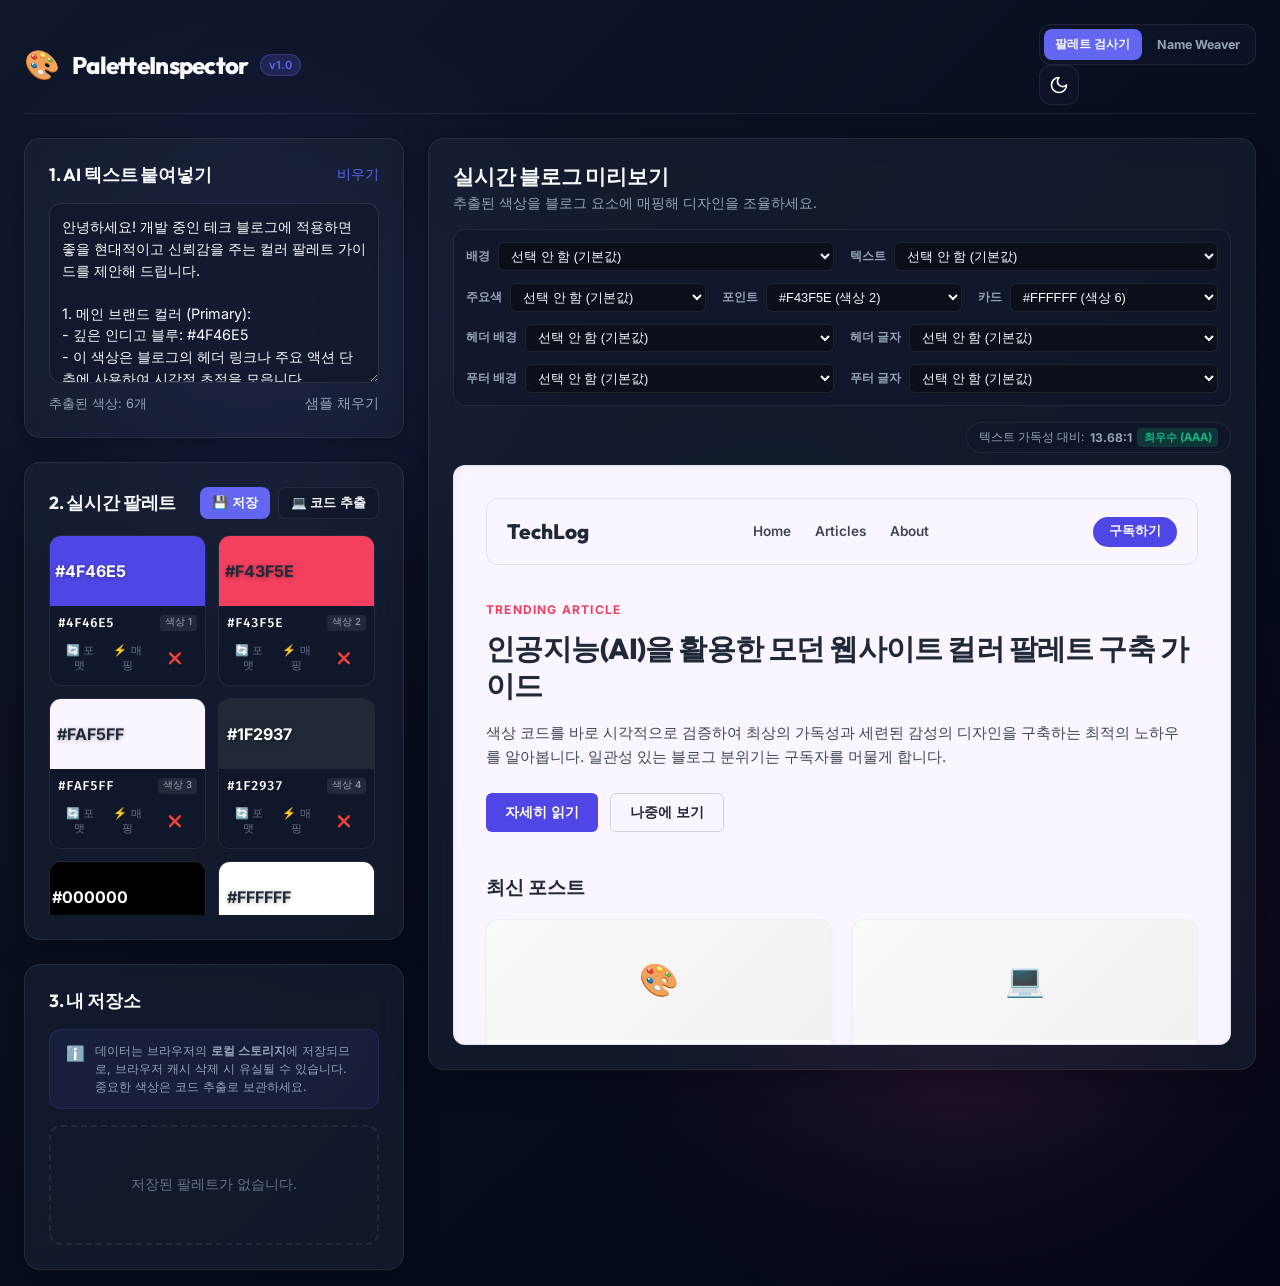
==== index.html @ 435b8a4c "feat: merge palette inspector and name weaver" ====
<!DOCTYPE html>
<html lang="ko">

<head>
  <meta charset="UTF-8">
  <meta name="viewport" content="width=device-width, initial-scale=1.0">
  <title>Palette Inspector - AI 컬러 팔레트 시각화 및 프리뷰 도구</title>
  <meta name="description" content="AI가 추천해준 색상 코드를 텍스트 상태로 바로 붙여넣어 실시간으로 블로그 UI 디자인에 시각화해보고 관리하는 프리미엄 컬러 팔레트 툴입니다.">
  <!-- Google Fonts -->
  <link rel="preconnect" href="https://fonts.googleapis.com">
  <link rel="preconnect" href="https://fonts.gstatic.com" crossorigin>
  <link
    href="https://fonts.googleapis.com/css2?family=Inter:wght@300;400;500;600;700&family=Outfit:wght@400;600;700;800&family=Fira+Code:wght@400;500&display=swap"
    rel="stylesheet">
  <!-- Stylesheet -->
  <link rel="stylesheet" href="style.css">
</head>

<body class="dark-theme">
  <!-- 배경 애니메이션 효과용 데코레이션 블롭 -->
  <div class="blob blob-1"></div>
  <div class="blob blob-2"></div>
  <div class="blob blob-3"></div>

  <div class="app-layout">
    <!-- Header -->
    <header class="app-header">
      <div class="logo-area">
        <span class="logo-icon">🎨</span>
        <h1>PaletteInspector</h1>
        <span class="badge">v1.0</span>
      </div>
      <div class="header-actions">
        <div class="tool-switcher" role="tablist" aria-label="도구 선택">
          <button class="tool-tab active" id="palette-tool-btn" type="button" role="tab" aria-selected="true">팔레트 검사기</button>
          <button class="tool-tab" id="name-tool-btn" type="button" role="tab" aria-selected="false">Name Weaver</button>
        </div>
        <button id="theme-toggle-btn" class="icon-btn" title="테마 변경 (다크/라이트)">
          <svg class="sun-icon" xmlns="http://www.w3.org/2000/svg" width="20" height="20" viewBox="0 0 24 24"
            fill="none" stroke="currentColor" stroke-width="2" stroke-linecap="round" stroke-linejoin="round">
            <circle cx="12" cy="12" r="4" />
            <path d="M12 2v2" />
            <path d="M12 20v2" />
            <path d="m4.93 4.93 1.41 1.41" />
            <path d="m17.66 17.66 1.41 1.41" />
            <path d="M2 12h2" />
            <path d="M20 12h2" />
            <path d="m6.34 17.66-1.41 1.41" />
            <path d="m19.07 4.93-1.41 1.41" />
          </svg>
          <svg class="moon-icon" xmlns="http://www.w3.org/2000/svg" width="20" height="20" viewBox="0 0 24 24"
            fill="none" stroke="currentColor" stroke-width="2" stroke-linecap="round" stroke-linejoin="round">
            <path d="M12 3a6 6 0 0 0 9 9 9 9 0 1 1-9-9Z" />
          </svg>
        </button>
      </div>
    </header>

    <!-- Main Container -->
    <main class="app-main tool-panel" id="palette-tool-panel">
      <!-- Left Sidebar: Inputs & Palettes -->
      <aside class="sidebar-area">
        <!-- 1. Text Import Panel -->
        <section class="glass-panel text-import-section">
          <div class="panel-header">
            <h2>1. AI 텍스트 붙여넣기</h2>
            <button id="clear-input-btn" class="text-btn">비우기</button>
          </div>
          <div class="panel-body">
            <textarea id="ai-text-input" placeholder="AI가 생성한 답변이나 컬러 스키마를 여기에 통째로 붙여넣으세요...

예:
메인 색상은 #4F46E5 로 정했습니다.
포인트 색상으로는 #F43F5E가 어울립니다.
배경은 rgb(250, 245, 255)로 깔고,
본문 텍스트는 #1F2937을 추천합니다.
카드는 #FFFFFF으로 해주세요."></textarea>
            <div class="input-info">
              <span id="detected-count">추출된 색상: 0개</span>
              <button id="load-sample-btn" class="text-btn secondary">샘플 채우기</button>
            </div>
          </div>
        </section>

        <!-- 2. Palette Display Panel -->
        <section class="glass-panel palette-section">
          <div class="panel-header">
            <h2>2. 실시간 팔레트</h2>
            <div class="btn-group">
              <button id="save-palette-btn" class="action-btn sm primary" disabled>
                <span>💾 저장</span>
              </button>
              <button id="export-code-btn" class="action-btn sm" disabled>
                <span>💻 코드 추출</span>
              </button>
            </div>
          </div>
          <div class="panel-body">
            <div id="no-colors-msg" class="placeholder-msg">
              <p>텍스트를 입력하면 자동으로 색상이 추출됩니다.</p>
            </div>
            <div id="palette-grid" class="palette-grid" style="display: none;"></div>
          </div>
        </section>

        <!-- 3. Saved Palettes Library -->
        <section class="glass-panel saved-library-section">
          <div class="panel-header">
            <h2>3. 내 저장소</h2>
          </div>
          <div class="panel-body">
            <div class="storage-info-box">
              <span class="info-icon">ℹ️</span>
              <p>데이터는 브라우저의 <strong>로컬 스토리지</strong>에 저장되므로, 브라우저 캐시 삭제 시 유실될 수 있습니다. 중요한 색상은 코드 추출로 보관하세요.</p>
            </div>
            <div id="no-saved-msg" class="placeholder-msg">
              <p>저장된 팔레트가 없습니다.</p>
            </div>
            <div id="saved-palettes-list" class="saved-palettes-list"></div>
          </div>
        </section>
      </aside>

      <!-- Right Content: Live Blog Preview & Control -->
      <section class="preview-area">
        <div class="glass-panel preview-wrapper-panel">
          <div class="panel-header preview-header">
            <div class="title-meta">
              <h2>실시간 블로그 미리보기</h2>
              <p>추출된 색상을 블로그 요소에 매핑해 디자인을 조율하세요.</p>
            </div>
            <!-- Mapping Controls -->
            <div class="mapping-toolbar">
              <div class="map-row">
                <div class="map-item">
                  <label for="map-bg">배경</label>
                  <select id="map-bg" class="map-select">
                    <option value="">기본값</option>
                  </select>
                </div>
                <div class="map-item">
                  <label for="map-text">텍스트</label>
                  <select id="map-text" class="map-select">
                    <option value="">기본값</option>
                  </select>
                </div>
              </div>
              <div class="map-row">
                <div class="map-item">
                  <label for="map-primary">주요색</label>
                  <select id="map-primary" class="map-select">
                    <option value="">기본값</option>
                  </select>
                </div>
                <div class="map-item">
                  <label for="map-accent">포인트</label>
                  <select id="map-accent" class="map-select">
                    <option value="">기본값</option>
                  </select>
                </div>
                <div class="map-item">
                  <label for="map-card">카드</label>
                  <select id="map-card" class="map-select">
                    <option value="">기본값</option>
                  </select>
                </div>
              </div>
              <div class="map-row">
                <div class="map-item">
                  <label for="map-nav-bg">헤더 배경</label>
                  <select id="map-nav-bg" class="map-select">
                    <option value="">기본값</option>
                  </select>
                </div>
                <div class="map-item">
                  <label for="map-nav-text">헤더 글자</label>
                  <select id="map-nav-text" class="map-select">
                    <option value="">기본값</option>
                  </select>
                </div>
              </div>
              <div class="map-row">
                <div class="map-item">
                  <label for="map-foot-bg">푸터 배경</label>
                  <select id="map-foot-bg" class="map-select">
                    <option value="">기본값</option>
                  </select>
                </div>
                <div class="map-item">
                  <label for="map-foot-text">푸터 글자</label>
                  <select id="map-foot-text" class="map-select">
                    <option value="">기본값</option>
                  </select>
                </div>
              </div>
            </div>
          </div>

          <div class="panel-body canvas-body">
            <!-- 가독성 가이드라인 스택 -->
            <div class="contrast-badge-bar">
              <span class="contrast-indicator" id="contrast-ratio-badge"
                title="배경색과 본문 텍스트 색상의 대비율입니다. WCAG 2.1 기준 4.5:1 이상(AA 등급)을 권장합니다.">
                텍스트 가독성 대비: <strong id="contrast-val">--</strong> <span id="contrast-status"></span>
              </span>
            </div>

            <!-- Blog Live Preview Container -->
            <div id="blog-preview-container" class="blog-preview-canvas">
              <!-- 블로그 헤더 -->
              <nav class="blog-nav">
                <div class="blog-logo">TechLog</div>
                <div class="blog-links">
                  <span>Home</span>
                  <span>Articles</span>
                  <span>About</span>
                </div>
                <button class="blog-btn-cta">구독하기</button>
              </nav>

              <!-- 블로그 히어로 섹션 -->
              <header class="blog-hero">
                <span class="hero-category">TRENDING ARTICLE</span>
                <h2 class="hero-title">인공지능(AI)을 활용한 모던 웹사이트 컬러 팔레트 구축 가이드</h2>
                <p class="hero-desc">색상 코드를 바로 시각적으로 검증하여 최상의 가독성과 세련된 감성의 디자인을 구축하는 최적의 노하우를 알아봅니다. 일관성 있는 블로그 분위기는
                  구독자를 머물게 합니다.</p>
                <div class="hero-actions">
                  <button class="blog-btn-primary">자세히 읽기</button>
                  <button class="blog-btn-secondary">나중에 보기</button>
                </div>
              </header>

              <!-- 포스트 카드 그리드 -->
              <section class="blog-posts-section">
                <h3>최신 포스트</h3>
                <div class="blog-posts-grid">
                  <div class="blog-card">
                    <div class="card-image-placeholder">🎨</div>
                    <div class="card-content">
                      <span class="card-tag">디자인</span>
                      <h4>색이 주는 감성과 사용자 경험</h4>
                      <p>우리가 모르는 사이 특정 색깔은 브랜드의 신뢰도를 결정합니다. 효과적인 배색 가이드.</p>
                      <div class="card-footer">2026.06.21 · 5 min read</div>
                    </div>
                  </div>
                  <div class="blog-card">
                    <div class="card-image-placeholder">💻</div>
                    <div class="card-content">
                      <span class="card-tag">개발</span>
                      <h4>2026년 프론트엔드 스타일 트렌드</h4>
                      <p>글래스모피즘과 유려한 인터랙티브 그래픽이 적용된 세련된 UI의 표준 양식을 다룹니다.</p>
                      <div class="card-footer">2026.06.20 · 8 min read</div>
                    </div>
                  </div>
                </div>
              </section>

              <!-- 블로그 뉴스레터 구독 섹션 -->
              <section class="blog-newsletter">
                <h4>최신 트렌드를 메일함으로 받아보세요</h4>
                <p>매주 엄선된 기술 및 디자인 아티클을 보내드립니다.</p>
                <div class="newsletter-form">
                  <input type="email" placeholder="이메일 주소를 입력하세요" class="blog-input" readonly>
                  <button class="blog-btn-primary">구독</button>
                </div>
              </section>

              <!-- 푸터 -->
              <footer class="blog-footer">
                <p>© 2026 TechLog. All rights reserved.</p>
              </footer>
            </div>
          </div>
        </div>
      </section>
    </main>

    <section class="name-weaver-panel tool-panel" id="name-tool-panel" hidden>
      <div class="name-weaver-intro">
        <p class="eyebrow">IDENTITY GENERATOR</p>
        <h2>Name Weaver</h2>
        <p>단어 조합 규칙을 선택해 프로젝트와 캐릭터에 어울리는 이름을 만들어보세요.</p>
      </div>
      <div class="name-weaver-grid">
        <div class="glass-panel name-controls">
          <div class="form-group">
            <label for="name-rule-type">생성 규칙</label>
            <select id="name-rule-type">
              <option value="">규칙을 선택하세요</option>
              <option value="rule1">규칙 1: 내 파일 조합</option>
              <option value="rule2">규칙 2: 샘플 무작위</option>
              <option value="rule3">규칙 3: 샘플 초성 일치</option>
              <option value="rule4">규칙 4: 우분투 스타일</option>
            </select>
          </div>
          <label class="name-upload" for="name-file-upload">
            <strong>단어 파일 추가</strong>
            <span>.txt, .csv, .md 파일을 선택하면 목록에 추가됩니다.</span>
            <input id="name-file-upload" type="file" accept=".txt,.csv,.md,text/plain,text/csv,text/markdown" multiple>
          </label>
          <div class="name-file-grid">
            <div class="form-group">
              <label for="name-file-one">앞 단어</label>
              <select id="name-file-one"><option value="">파일 선택...</option></select>
            </div>
            <div class="form-group">
              <label for="name-file-two">뒤 단어</label>
              <select id="name-file-two"><option value="">파일 선택...</option></select>
            </div>
          </div>
          <button id="generate-name-btn" class="name-generate-btn" type="button" disabled>새 이름 생성하기 <span aria-hidden="true">✦</span></button>
          <p id="name-generator-message" class="name-generator-message" role="status"></p>
        </div>
        <div class="glass-panel name-result-panel">
          <p class="eyebrow">YOUR NEXT IDENTITY</p>
          <button id="generated-name" class="generated-name" type="button" hidden aria-label="생성된 이름 복사"></button>
          <p id="name-result-hint" class="name-result-hint">생성된 이름이 여기에 나타납니다.<br>결과를 클릭하면 복사됩니다.</p>
        </div>
      </div>
    </section>
  </div>

  <!-- Export Code Modal -->
  <div id="export-modal" class="modal-overlay" style="display: none;">
    <div class="modal-content glass">
      <div class="modal-header">
        <h3>🎨 코드 내보내기 (Export)</h3>
        <button id="close-modal-btn" class="icon-btn">&times;</button>
      </div>
      <div class="modal-body">
        <div class="tabs">
          <button class="tab-btn active" data-tab="css-vars">CSS Variables</button>
          <button class="tab-btn" data-tab="tailwind">Tailwind Config</button>
          <button class="tab-btn" data-tab="json">JSON</button>
        </div>
        <div class="tab-panes">
          <div class="tab-pane active" id="pane-css-vars">
            <pre><code id="code-css-vars"></code></pre>
          </div>
          <div class="tab-pane" id="pane-tailwind">
            <pre><code id="code-tailwind"></code></pre>
          </div>
          <div class="tab-pane" id="pane-json">
            <pre><code id="code-json"></code></pre>
          </div>
        </div>
      </div>
      <div class="modal-footer">
        <button id="copy-code-btn" class="action-btn primary">코드 복사</button>
      </div>
    </div>
  </div>

  <!-- Toast Notification Container -->
  <div id="toast-container" class="toast-container"></div>

  <!-- App Script -->
  <script src="app.js"></script>
</body>

</html>
---- style.css ----
/* Base Styles & CSS Variables */
:root {
  /* Dark Mode Variables (Default) */
  --bg-color: #0b0f19;
  --bg-gradient-1: #0f172a;
  --bg-gradient-2: #020617;
  --panel-bg: rgba(30, 41, 59, 0.45);
  --panel-border: rgba(255, 255, 255, 0.08);
  --text-primary: #f8fafc;
  --text-secondary: #94a3b8;
  --text-muted: #64748b;
  --accent-color: #6366f1;
  --accent-hover: #4f46e5;
  --success-color: #10b981;
  --card-bg-internal: rgba(15, 23, 42, 0.6);
  --input-bg: rgba(15, 23, 42, 0.6);
  --input-border: rgba(255, 255, 255, 0.1);
  --shadow: 0 8px 32px 0 rgba(0, 0, 0, 0.37);
  --radius-lg: 16px;
  --radius-md: 12px;
  --radius-sm: 8px;
  --font-sans: 'Inter', -apple-system, BlinkMacSystemFont, "Segoe UI", Roboto, sans-serif;
  --font-title: 'Outfit', var(--font-sans);
  --font-mono: 'Fira Code', monospace;
}

.light-theme {
  /* Light Mode Variables */
  --bg-color: #f8fafc;
  --bg-gradient-1: #f1f5f9;
  --bg-gradient-2: #e2e8f0;
  --panel-bg: rgba(255, 255, 255, 0.7);
  --panel-border: rgba(0, 0, 0, 0.06);
  --text-primary: #0f172a;
  --text-secondary: #475569;
  --text-muted: #94a3b8;
  --accent-color: #4f46e5;
  --accent-hover: #4338ca;
  --success-color: #059669;
  --card-bg-internal: rgba(255, 255, 255, 0.8);
  --input-bg: rgba(255, 255, 255, 0.9);
  --input-border: rgba(0, 0, 0, 0.08);
  --shadow: 0 8px 32px 0 rgba(31, 38, 135, 0.05);
}

/* Reset */
* {
  margin: 0;
  padding: 0;
  box-sizing: border-box;
}

body {
  font-family: var(--font-sans);
  background-color: var(--bg-color);
  background-image: linear-gradient(135deg, var(--bg-gradient-1) 0%, var(--bg-gradient-2) 100%);
  color: var(--text-primary);
  min-height: 100vh;
  overflow-x: hidden;
  position: relative;
  transition: background-color 0.3s ease, color 0.3s ease;
}

/* Decorative Background Blobs */
.blob {
  position: absolute;
  border-radius: 50%;
  filter: blur(100px);
  opacity: 0.15;
  z-index: -1;
  pointer-events: none;
  animation: float 20s infinite alternate;
}

.blob-1 {
  top: 10%;
  left: 5%;
  width: 400px;
  height: 400px;
  background-color: #6366f1;
}

.blob-2 {
  bottom: 10%;
  right: 5%;
  width: 500px;
  height: 500px;
  background-color: #ec4899;
  animation-delay: -5s;
}

.blob-3 {
  top: 40%;
  left: 50%;
  width: 300px;
  height: 300px;
  background-color: #10b981;
  animation-delay: -10s;
}

@keyframes float {
  0% {
    transform: translate(0, 0) scale(1);
  }

  50% {
    transform: translate(50px, -50px) scale(1.1);
  }

  100% {
    transform: translate(-30px, 30px) scale(0.9);
  }
}

/* Glassmorphism Panel style */
.glass-panel {
  background: var(--panel-bg);
  backdrop-filter: blur(16px);
  -webkit-backdrop-filter: blur(16px);
  border: 1px solid var(--panel-border);
  border-radius: var(--radius-lg);
  box-shadow: var(--shadow);
  padding: 1.5rem;
  transition: border-color 0.3s ease, background-color 0.3s ease, box-shadow 0.3s ease;
}

/* App Layout Grid */
.app-layout {
  display: flex;
  flex-direction: column;
  min-height: 100vh;
  max-width: 1600px;
  margin: 0 auto;
  padding: 1rem 1.5rem;
  gap: 1.5rem;
}

/* Header Styles */
.app-header {
  display: flex;
  justify-content: space-between;
  align-items: center;
  padding: 0.5rem 0;
  border-bottom: 1px solid var(--panel-border);
}

.logo-area {
  display: flex;
  align-items: center;
  gap: 0.75rem;
}

.logo-icon {
  font-size: 1.8rem;
}

.logo-area h1 {
  font-family: var(--font-title);
  font-size: 1.5rem;
  font-weight: 800;
  letter-spacing: -0.03em;
}

.badge {
  font-size: 0.7rem;
  font-weight: 600;
  background: rgba(99, 102, 241, 0.2);
  color: var(--accent-color);
  padding: 0.2rem 0.5rem;
  border-radius: 9999px;
  border: 1px solid rgba(99, 102, 241, 0.3);
}

/* Buttons */
.icon-btn {
  background: var(--card-bg-internal);
  border: 1px solid var(--panel-border);
  color: var(--text-primary);
  width: 40px;
  height: 40px;
  border-radius: var(--radius-md);
  display: flex;
  align-items: center;
  justify-content: center;
  cursor: pointer;
  transition: all 0.2s ease;
}

.icon-btn:hover {
  transform: translateY(-2px);
  border-color: var(--accent-color);
  box-shadow: 0 4px 12px rgba(99, 102, 241, 0.15);
}

.sun-icon {
  display: none;
}

.light-theme .sun-icon {
  display: block;
}

.light-theme .moon-icon {
  display: none;
}

.text-btn {
  background: none;
  border: none;
  color: var(--accent-color);
  font-size: 0.85rem;
  font-weight: 500;
  cursor: pointer;
  transition: opacity 0.2s;
}

.text-btn:hover {
  opacity: 0.8;
  text-decoration: underline;
}

.text-btn.secondary {
  color: var(--text-secondary);
}

.btn-group {
  display: flex;
  gap: 0.5rem;
}

.action-btn {
  display: inline-flex;
  align-items: center;
  gap: 0.5rem;
  padding: 0.6rem 1rem;
  border-radius: var(--radius-sm);
  font-weight: 600;
  font-size: 0.85rem;
  cursor: pointer;
  transition: all 0.2s ease;
  border: 1px solid var(--panel-border);
  background: var(--card-bg-internal);
  color: var(--text-primary);
}

.action-btn:hover:not(:disabled) {
  transform: translateY(-1px);
  border-color: var(--accent-color);
}

.action-btn.primary {
  background: var(--accent-color);
  color: white;
  border: none;
}

.action-btn.primary:hover:not(:disabled) {
  background: var(--accent-hover);
  box-shadow: 0 4px 12px rgba(99, 102, 241, 0.3);
}

.action-btn:disabled {
  opacity: 0.4;
  cursor: not-allowed;
  transform: none !important;
  box-shadow: none !important;
}

.action-btn.sm {
  padding: 0.4rem 0.75rem;
  font-size: 0.8rem;
}

/* App Main Container Layout */
.app-main {
  display: grid;
  grid-template-columns: 380px 1fr;
  gap: 1.5rem;
  align-items: start;
}

@media (max-width: 1024px) {
  .app-main {
    grid-template-columns: 1fr;
  }
}

/* Sidebar Sections */
.sidebar-area {
  display: flex;
  flex-direction: column;
  gap: 1.5rem;
}

.panel-header {
  display: flex;
  justify-content: space-between;
  align-items: center;
  margin-bottom: 1rem;
}

.panel-header h2 {
  font-family: var(--font-title);
  font-size: 1.1rem;
  font-weight: 700;
  letter-spacing: -0.01em;
}

/* Section: Text Import */
#ai-text-input {
  width: 100%;
  height: 180px;
  background: var(--input-bg);
  border: 1px solid var(--input-border);
  border-radius: var(--radius-md);
  color: var(--text-primary);
  padding: 0.75rem;
  font-family: var(--font-sans);
  font-size: 0.9rem;
  line-height: 1.5;
  resize: vertical;
  outline: none;
  transition: border-color 0.2s;
}

#ai-text-input:focus {
  border-color: var(--accent-color);
  box-shadow: 0 0 0 2px rgba(99, 102, 241, 0.15);
}

.input-info {
  display: flex;
  justify-content: space-between;
  align-items: center;
  margin-top: 0.5rem;
  font-size: 0.8rem;
  color: var(--text-secondary);
}

/* Placeholder State */
.placeholder-msg {
  display: flex;
  align-items: center;
  justify-content: center;
  height: 120px;
  color: var(--text-muted);
  font-size: 0.85rem;
  text-align: center;
  border: 2px dashed var(--panel-border);
  border-radius: var(--radius-md);
  padding: 1rem;
}

/* Section: Live Palette */
.palette-grid {
  display: grid;
  grid-template-columns: repeat(auto-fill, minmax(140px, 1fr));
  gap: 0.75rem;
  max-height: 380px;
  overflow-y: auto;
  padding-right: 4px;
}

/* Custom Scrollbar */
::-webkit-scrollbar {
  width: 6px;
  height: 6px;
}

::-webkit-scrollbar-track {
  background: transparent;
}

::-webkit-scrollbar-thumb {
  background: var(--panel-border);
  border-radius: 9999px;
}

::-webkit-scrollbar-thumb:hover {
  background: var(--text-muted);
}

/* Color Card design */
.color-card {
  background: var(--card-bg-internal);
  border: 1px solid var(--panel-border);
  border-radius: var(--radius-md);
  overflow: hidden;
  display: flex;
  flex-direction: column;
  transition: all 0.2s cubic-bezier(0.4, 0, 0.2, 1);
  position: relative;
}

.color-card:hover {
  transform: translateY(-4px);
  box-shadow: 0 8px 16px rgba(0, 0, 0, 0.25);
  border-color: rgba(99, 102, 241, 0.3);
}

.color-swatch {
  height: 70px;
  width: 100%;
  cursor: pointer;
  position: relative;
  display: flex;
  align-items: center;
  justify-content: center;
  font-weight: 700;
  text-shadow: 0 1px 4px rgba(0, 0, 0, 0.3);
}

.color-swatch::after {
  content: "클릭하여 복사";
  font-size: 0.65rem;
  color: white;
  background: rgba(0, 0, 0, 0.7);
  padding: 0.2rem 0.4rem;
  border-radius: 4px;
  opacity: 0;
  transform: scale(0.9);
  transition: all 0.2s ease;
  pointer-events: none;
}

.color-swatch:hover::after {
  opacity: 1;
  transform: scale(1);
}

.color-info {
  padding: 0.5rem;
  display: flex;
  flex-direction: column;
  gap: 0.25rem;
}

.color-code-row {
  display: flex;
  justify-content: space-between;
  align-items: center;
}

.color-hex {
  font-family: var(--font-mono);
  font-size: 0.8rem;
  font-weight: 600;
}

.color-type-badge {
  font-size: 0.6rem;
  background: var(--panel-border);
  padding: 0.1rem 0.3rem;
  border-radius: 4px;
  color: var(--text-secondary);
  font-weight: 500;
}

.color-controls {
  display: flex;
  gap: 0.25rem;
  margin-top: 0.25rem;
}

.color-card-btn {
  background: transparent;
  border: none;
  cursor: pointer;
  padding: 0.25rem;
  border-radius: 4px;
  color: var(--text-muted);
  flex: 1;
  display: inline-flex;
  justify-content: center;
  align-items: center;
  transition: background-color 0.2s, color 0.2s;
  font-size: 0.7rem;
}

.color-card-btn:hover {
  background: var(--panel-border);
  color: var(--text-primary);
}

.storage-info-box {
  display: flex;
  gap: 0.6rem;
  background: rgba(99, 102, 241, 0.08);
  border: 1px solid rgba(99, 102, 241, 0.15);
  border-radius: var(--radius-md);
  padding: 0.75rem 1rem;
  margin-bottom: 1rem;
  font-size: 0.78rem;
  line-height: 1.45;
  color: var(--text-secondary);
}

.light-theme .storage-info-box {
  background: rgba(79, 70, 229, 0.05);
  border-color: rgba(79, 70, 229, 0.12);
}

.storage-info-box .info-icon {
  font-size: 0.95rem;
  color: var(--accent-color);
  margin-top: 1px;
}

/* Saved Library Section */
.saved-palettes-list {
  display: flex;
  flex-direction: column;
  gap: 0.75rem;
  max-height: 250px;
  overflow-y: auto;
}

.saved-palette-item {
  background: var(--card-bg-internal);
  border: 1px solid var(--panel-border);
  border-radius: var(--radius-md);
  padding: 0.75rem;
  display: flex;
  justify-content: space-between;
  align-items: center;
  transition: all 0.2s;
}

.saved-palette-item:hover {
  border-color: rgba(99, 102, 241, 0.2);
}

.saved-meta {
  display: flex;
  flex-direction: column;
  gap: 0.25rem;
  flex: 1;
  min-width: 0;
}

.saved-name {
  font-size: 0.85rem;
  font-weight: 600;
  white-space: nowrap;
  overflow: hidden;
  text-overflow: ellipsis;
}

.saved-date {
  font-size: 0.7rem;
  color: var(--text-muted);
}

.saved-preview-colors {
  display: flex;
  height: 20px;
  border-radius: 4px;
  overflow: hidden;
  width: 80px;
  margin-right: 0.75rem;
  border: 1px solid rgba(0, 0, 0, 0.1);
}

.saved-swatch-dot {
  flex: 1;
  height: 100%;
}

.saved-actions {
  display: flex;
  gap: 0.25rem;
}

/* Section: Preview Area */
.preview-area {
  display: flex;
  flex-direction: column;
  height: 100%;
}

.preview-wrapper-panel {
  display: flex;
  flex-direction: column;
  min-height: calc(100vh - 120px);
}

.preview-header {
  flex-direction: column;
  align-items: flex-start;
  gap: 1rem;
}

.title-meta h2 {
  font-family: var(--font-title);
  font-size: 1.3rem;
  font-weight: 800;
}

.title-meta p {
  font-size: 0.85rem;
  color: var(--text-secondary);
  margin-top: 0.25rem;
}

/* Mapping Toolbar */
.mapping-toolbar {
  display: flex;
  flex-direction: column;
  gap: 0.75rem;
  width: 100%;
  background: var(--input-bg);
  padding: 0.75rem;
  border-radius: var(--radius-md);
  border: 1px solid var(--panel-border);
}

.map-row {
  display: flex;
  gap: 1rem;
  width: 100%;
}

.map-item {
  display: flex;
  align-items: center;
  gap: 0.5rem;
  flex: 1;
  min-width: 0;
}

.map-item label {
  font-size: 0.75rem;
  font-weight: 600;
  color: var(--text-secondary);
  white-space: nowrap;
}

.map-select {
  flex: 1;
  background: var(--bg-color);
  border: 1px solid var(--panel-border);
  color: var(--text-primary);
  border-radius: 6px;
  padding: 0.3rem 0.5rem;
  font-size: 0.8rem;
  outline: none;
  cursor: pointer;
  transition: all 0.2s;
  min-width: 0;
}

.map-select:focus {
  border-color: var(--accent-color);
}

@media (max-width: 600px) {
  .map-row {
    flex-direction: column;
    gap: 0.5rem;
  }
}

/* Live Preview Canvas */
.canvas-body {
  flex: 1;
  display: flex;
  flex-direction: column;
  position: relative;
  padding-top: 0;
}

.contrast-badge-bar {
  margin-bottom: 0.75rem;
  display: flex;
  justify-content: flex-end;
}

.contrast-indicator {
  font-size: 0.75rem;
  background: var(--input-bg);
  border: 1px solid var(--panel-border);
  padding: 0.35rem 0.75rem;
  border-radius: 9999px;
  display: inline-flex;
  align-items: center;
  gap: 0.35rem;
  color: var(--text-secondary);
}

.contrast-status-badge {
  font-size: 0.7rem;
  font-weight: 700;
  padding: 0.1rem 0.4rem;
  border-radius: 4px;
  text-transform: uppercase;
}

.contrast-pass {
  background: rgba(16, 185, 129, 0.2);
  color: var(--success-color);
}

.contrast-fail {
  background: rgba(239, 68, 68, 0.2);
  color: #ef4444;
}

/* 가상의 블로그 캔버스 프레임 */
.blog-preview-canvas {
  /* 기본 컬러 스타일 (CSS 상속용 변수) */
  --preview-bg: #FAF5FF;
  --preview-text: #1F2937;
  --preview-primary: #4F46E5;
  --preview-accent: #F43F5E;
  --preview-card-bg: #FFFFFF;
  --preview-nav-bg: transparent;
  --preview-nav-text: inherit;
  --preview-foot-bg: transparent;
  --preview-foot-text: inherit;

  flex: 1;
  background-color: var(--preview-bg);
  color: var(--preview-text);
  border-radius: var(--radius-md);
  padding: 2rem;
  overflow-y: auto;
  border: 1px solid rgba(0, 0, 0, 0.08);
  box-shadow: inset 0 2px 8px rgba(0, 0, 0, 0.05);
  font-size: 0.95rem;
  line-height: 1.6;
  max-height: 580px;
  transition: background-color 0.3s ease, color 0.3s ease;
}

/* Canvas 내부 블로그 컴포넌트 세부 디자인 */
.blog-nav {
  display: flex;
  justify-content: space-between;
  align-items: center;
  padding: 1rem 1.25rem;
  background-color: var(--preview-nav-bg);
  color: var(--preview-nav-text);
  border: 1px solid rgba(0, 0, 0, 0.08);
  border-radius: var(--radius-md);
  margin-bottom: 2rem;
  transition: background-color 0.3s ease, color 0.3s ease;
}

.blog-logo {
  font-family: var(--font-title);
  font-size: 1.3rem;
  font-weight: 800;
  color: var(--preview-nav-text, var(--preview-primary));
  transition: color 0.3s ease;
}

.blog-links {
  display: flex;
  gap: 1.5rem;
  font-size: 0.85rem;
  font-weight: 600;
  color: var(--preview-nav-text, inherit);
  opacity: 0.85;
  transition: color 0.3s ease;
}

.blog-links span {
  cursor: pointer;
  transition: color 0.2s;
}

.blog-links span:hover {
  color: var(--preview-primary);
}

.blog-btn-cta {
  background: var(--preview-primary);
  color: #ffffff;
  border: none;
  padding: 0.4rem 1rem;
  border-radius: 9999px;
  font-size: 0.8rem;
  font-weight: 600;
  cursor: pointer;
  transition: filter 0.2s;
}

.blog-btn-cta:hover {
  filter: brightness(1.1);
}

/* 블로그 히어로 */
.blog-hero {
  margin-bottom: 2.5rem;
}

.hero-category {
  font-size: 0.75rem;
  font-weight: 700;
  color: var(--preview-accent);
  letter-spacing: 0.1em;
}

.hero-title {
  font-family: var(--font-title);
  font-size: 1.8rem;
  font-weight: 800;
  margin-top: 0.5rem;
  margin-bottom: 1rem;
  line-height: 1.3;
  letter-spacing: -0.02em;
}

.hero-desc {
  font-size: 0.95rem;
  opacity: 0.85;
  margin-bottom: 1.5rem;
  max-width: 700px;
}

.hero-actions {
  display: flex;
  gap: 0.75rem;
}

.blog-btn-primary {
  background: var(--preview-primary);
  color: #ffffff;
  border: none;
  padding: 0.6rem 1.2rem;
  border-radius: 6px;
  font-weight: 600;
  font-size: 0.85rem;
  cursor: pointer;
}

.blog-btn-secondary {
  background: transparent;
  color: var(--preview-text);
  border: 1px solid rgba(0, 0, 0, 0.15);
  padding: 0.6rem 1.2rem;
  border-radius: 6px;
  font-weight: 600;
  font-size: 0.85rem;
  cursor: pointer;
  transition: background-color 0.2s;
}

.blog-btn-secondary:hover {
  background: rgba(0, 0, 0, 0.03);
}

/* 최신 포스트 그리드 */
.blog-posts-section {
  margin-bottom: 3rem;
}

.blog-posts-section h3 {
  font-family: var(--font-title);
  font-size: 1.2rem;
  font-weight: 700;
  margin-bottom: 1rem;
}

.blog-posts-grid {
  display: grid;
  grid-template-columns: repeat(auto-fit, minmax(280px, 1fr));
  gap: 1.25rem;
}

.blog-card {
  background-color: var(--preview-card-bg);
  border: 1px solid rgba(0, 0, 0, 0.06);
  border-radius: var(--radius-md);
  overflow: hidden;
  box-shadow: 0 4px 6px -1px rgba(0, 0, 0, 0.05);
  transition: transform 0.2s;
}

.blog-card:hover {
  transform: translateY(-2px);
}

.card-image-placeholder {
  height: 120px;
  background-image: linear-gradient(135deg, rgba(0, 0, 0, 0.02) 0%, rgba(0, 0, 0, 0.06) 100%);
  display: flex;
  align-items: center;
  justify-content: center;
  font-size: 2rem;
}

.card-content {
  padding: 1.25rem;
}

.card-tag {
  font-size: 0.7rem;
  font-weight: 700;
  color: var(--preview-accent);
  text-transform: uppercase;
}

.card-content h4 {
  font-family: var(--font-title);
  font-size: 1.05rem;
  font-weight: 700;
  margin-top: 0.25rem;
  margin-bottom: 0.5rem;
}

.card-content p {
  font-size: 0.85rem;
  opacity: 0.8;
  display: -webkit-box;
  -webkit-line-clamp: 2;
  -webkit-box-orient: vertical;
  overflow: hidden;
}

.card-footer {
  margin-top: 1rem;
  font-size: 0.75rem;
  opacity: 0.6;
}

/* 뉴스레터 */
.blog-newsletter {
  background-color: var(--preview-card-bg);
  border: 1px solid rgba(0, 0, 0, 0.06);
  border-radius: var(--radius-md);
  padding: 2rem;
  text-align: center;
  box-shadow: 0 4px 6px -1px rgba(0, 0, 0, 0.05);
  margin-bottom: 2rem;
}

.blog-newsletter h4 {
  font-family: var(--font-title);
  font-size: 1.15rem;
  font-weight: 700;
  margin-bottom: 0.25rem;
}

.blog-newsletter p {
  font-size: 0.85rem;
  opacity: 0.75;
  margin-bottom: 1.25rem;
}

.newsletter-form {
  display: flex;
  gap: 0.5rem;
  max-width: 400px;
  margin: 0 auto;
}

.blog-input {
  flex: 1;
  padding: 0.5rem 0.75rem;
  border-radius: 6px;
  border: 1px solid rgba(0, 0, 0, 0.15);
  font-size: 0.85rem;
  outline: none;
  background: var(--preview-bg);
  color: var(--preview-text);
}

/* 푸터 */
.blog-footer {
  text-align: center;
  padding: 1.25rem;
  background-color: var(--preview-foot-bg);
  color: var(--preview-foot-text);
  border: 1px solid rgba(0, 0, 0, 0.06);
  border-radius: var(--radius-md);
  margin-top: 2rem;
  font-size: 0.75rem;
  opacity: 0.8;
  transition: background-color 0.3s ease, color 0.3s ease;
}

/* Modal Window styles */
.modal-overlay {
  position: fixed;
  top: 0;
  left: 0;
  right: 0;
  bottom: 0;
  background: rgba(2, 6, 23, 0.75);
  backdrop-filter: blur(8px);
  display: flex;
  align-items: center;
  justify-content: center;
  z-index: 1000;
  padding: 1rem;
}

.modal-content {
  width: 100%;
  max-width: 560px;
  background: var(--panel-bg);
  border: 1px solid var(--panel-border);
  border-radius: var(--radius-lg);
  display: flex;
  flex-direction: column;
  overflow: hidden;
  box-shadow: 0 20px 25px -5px rgba(0, 0, 0, 0.3);
  animation: modalShow 0.25s cubic-bezier(0.16, 1, 0.3, 1);
}

@keyframes modalShow {
  from {
    opacity: 0;
    transform: scale(0.95);
  }

  to {
    opacity: 1;
    transform: scale(1);
  }
}

.modal-header {
  padding: 1.25rem 1.5rem;
  display: flex;
  justify-content: space-between;
  align-items: center;
  border-bottom: 1px solid var(--panel-border);
}

.modal-header h3 {
  font-family: var(--font-title);
  font-size: 1.15rem;
  font-weight: 700;
}

.modal-body {
  padding: 1.5rem;
  display: flex;
  flex-direction: column;
  gap: 1rem;
}

/* Tab menu */
.tabs {
  display: flex;
  gap: 0.5rem;
  border-bottom: 1px solid var(--panel-border);
  padding-bottom: 0.5rem;
}

.tab-btn {
  background: transparent;
  border: none;
  color: var(--text-secondary);
  font-weight: 600;
  font-size: 0.85rem;
  padding: 0.5rem 0.75rem;
  cursor: pointer;
  border-radius: 6px;
  transition: all 0.2s;
}

.tab-btn:hover {
  color: var(--text-primary);
  background: var(--panel-border);
}

.tab-btn.active {
  color: white;
  background: var(--accent-color);
}

.tab-pane {
  display: none;
}

.tab-pane.active {
  display: block;
}

.tab-pane pre {
  background: rgba(15, 23, 42, 0.85);
  border: 1px solid var(--panel-border);
  padding: 1rem;
  border-radius: var(--radius-md);
  max-height: 250px;
  overflow-y: auto;
}

.tab-pane code {
  font-family: var(--font-mono);
  font-size: 0.8rem;
  color: #38bdf8;
  white-space: pre-wrap;
  word-break: break-all;
}

.modal-footer {
  padding: 1rem 1.5rem;
  background: rgba(15, 23, 42, 0.2);
  border-top: 1px solid var(--panel-border);
  display: flex;
  justify-content: flex-end;
}

/* Toast System */
.toast-container {
  position: fixed;
  bottom: 2rem;
  right: 2rem;
  display: flex;
  flex-direction: column;
  gap: 0.5rem;
  z-index: 9999;
}

.toast {
  background: #0f172a;
  color: white;
  border-left: 4px solid var(--accent-color);
  box-shadow: 0 10px 15px -3px rgba(0, 0, 0, 0.3);
  padding: 0.75rem 1.25rem;
  border-radius: 6px;
  font-size: 0.85rem;
  font-weight: 500;
  display: flex;
  align-items: center;
  gap: 0.5rem;
  animation: toastSlideIn 0.3s cubic-bezier(0.16, 1, 0.3, 1), toastFadeOut 0.3s 2.7s forwards;
}

/* Tool switcher and Name Weaver */
.tool-switcher {
  display: flex;
  gap: 0.25rem;
  padding: 0.25rem;
  background: var(--input-bg);
  border: 1px solid var(--panel-border);
  border-radius: var(--radius-md);
}

.tool-tab {
  border: 0;
  border-radius: var(--radius-sm);
  padding: 0.45rem 0.7rem;
  color: var(--text-secondary);
  background: transparent;
  font: inherit;
  font-size: 0.78rem;
  font-weight: 700;
  cursor: pointer;
}

.tool-tab.active,
.tool-tab:hover {
  color: var(--text-primary);
  background: var(--accent-color);
}

.name-weaver-panel {
  animation: modalShow 0.3s ease both;
}

.name-weaver-intro {
  max-width: 760px;
  margin: 1.5rem auto 2rem;
  text-align: center;
}

.eyebrow {
  color: var(--accent-color);
  font-size: 0.7rem;
  font-weight: 800;
  letter-spacing: 0.14em;
}

.name-weaver-intro h2 {
  margin: 0.35rem 0;
  font-family: var(--font-title);
  font-size: clamp(2.2rem, 6vw, 4rem);
  line-height: 1;
}

.name-weaver-intro > p:last-child {
  color: var(--text-secondary);
}

.name-weaver-grid {
  display: grid;
  grid-template-columns: minmax(0, 0.9fr) minmax(0, 1.1fr);
  gap: 1.5rem;
  max-width: 1100px;
  margin: 0 auto;
}

.name-controls,
.name-result-panel {
  min-height: 420px;
}

.name-controls {
  display: grid;
  align-content: start;
  gap: 1.2rem;
}

.form-group {
  display: flex;
  flex-direction: column;
  gap: 0.45rem;
}

.form-group label,
.name-upload strong {
  color: var(--text-secondary);
  font-size: 0.78rem;
  font-weight: 700;
}

.name-controls select,
.name-controls input[type="file"] {
  width: 100%;
  background: var(--input-bg);
  border: 1px solid var(--input-border);
  border-radius: var(--radius-sm);
  color: var(--text-primary);
  padding: 0.7rem;
  font: inherit;
  outline: none;
}

.name-controls select:focus {
  border-color: var(--accent-color);
}

.name-upload {
  display: grid;
  gap: 0.35rem;
  padding: 1rem;
  border: 2px dashed var(--panel-border);
  border-radius: var(--radius-md);
  cursor: pointer;
}

.name-upload span {
  color: var(--text-muted);
  font-size: 0.76rem;
}

.name-upload input {
  margin-top: 0.35rem;
}

.name-upload.is-disabled {
  opacity: 0.35;
  pointer-events: none;
}

.name-file-grid {
  display: grid;
  grid-template-columns: 1fr 1fr;
  gap: 0.75rem;
}

.name-generate-btn {
  border: 0;
  border-radius: var(--radius-md);
  padding: 0.9rem 1rem;
  color: #fff;
  background: var(--accent-color);
  font: inherit;
  font-weight: 800;
  cursor: pointer;
  transition: transform 0.2s, background 0.2s;
}

.name-generate-btn:hover:not(:disabled) {
  background: var(--accent-hover);
  transform: translateY(-2px);
}

.name-generate-btn:disabled {
  opacity: 0.4;
  cursor: not-allowed;
}

.name-generator-message {
  min-height: 1.2em;
  color: var(--text-secondary);
  font-size: 0.78rem;
  text-align: center;
}

.name-result-panel {
  display: grid;
  place-content: center;
  justify-items: center;
  text-align: center;
  background: radial-gradient(circle at 50% 35%, rgba(99, 102, 241, 0.2), transparent 52%), var(--panel-bg);
}

.generated-name {
  margin: 1.25rem 0 0.75rem;
  border: 0;
  background: transparent;
  color: var(--text-primary);
  font-family: var(--font-title);
  font-size: clamp(2.2rem, 7vw, 4.8rem);
  font-weight: 800;
  cursor: pointer;
  animation: popIn 0.45s ease both;
}

.generated-name:hover {
  color: var(--accent-color);
}

.name-result-hint {
  color: var(--text-muted);
  font-size: 0.85rem;
  line-height: 1.6;
}

@media (max-width: 700px) {
  .header-actions {
    gap: 0.5rem;
  }

  .tool-switcher {
    position: absolute;
    top: 4.5rem;
    left: 1.5rem;
    right: 1.5rem;
  }

  .tool-tab {
    flex: 1;
  }

  .app-layout {
    padding-top: 5.5rem;
  }

  .name-weaver-grid,
  .name-file-grid {
    grid-template-columns: 1fr;
  }
}

.toast.success {
  border-left-color: var(--success-color);
}

@keyframes toastSlideIn {
  from {
    transform: translateY(20px);
    opacity: 0;
  }

  to {
    transform: translateY(0);
    opacity: 1;
  }
}

@keyframes toastFadeOut {
  from {
    opacity: 1;
  }

  to {
    opacity: 0;
  }
}
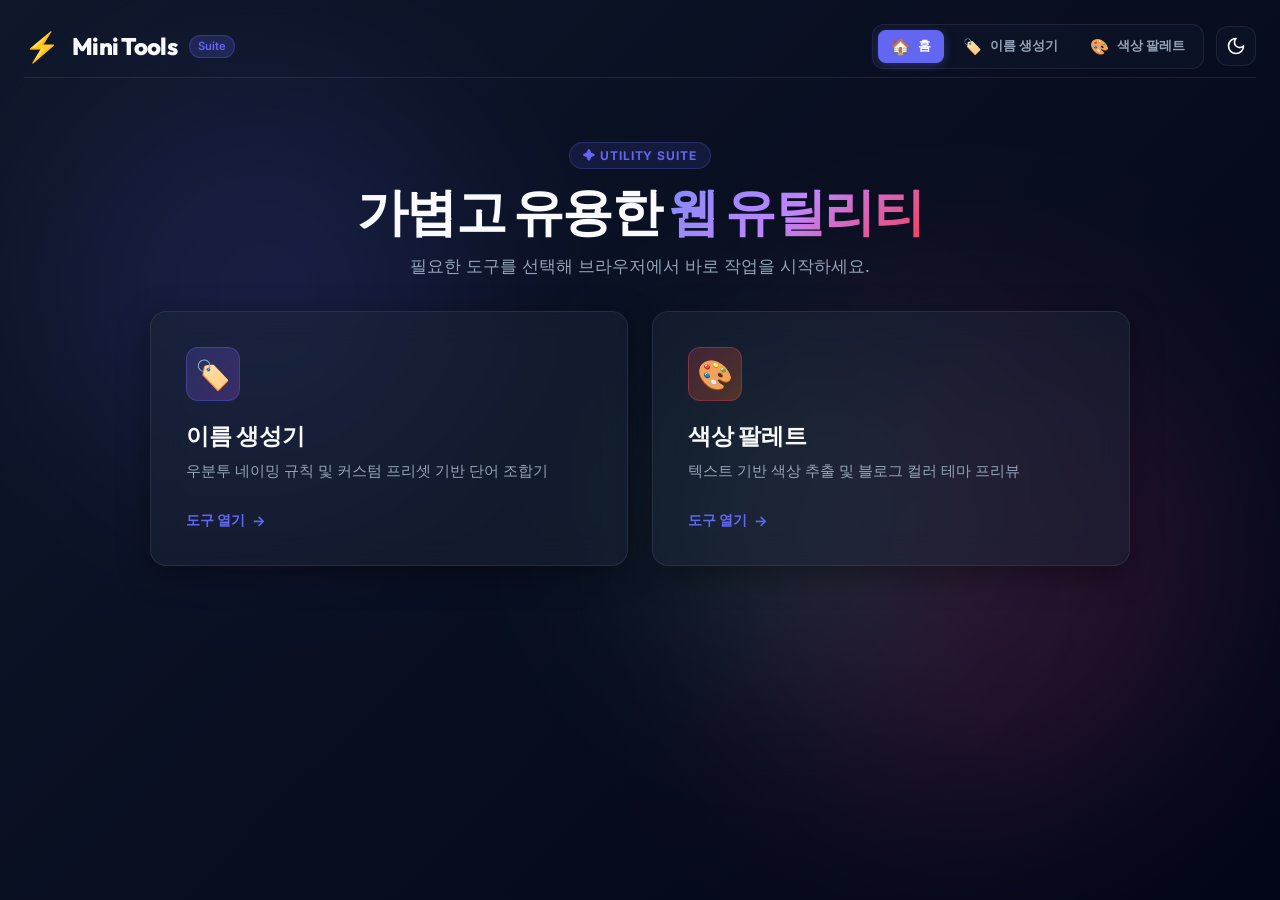
==== commit ef0d670f: "refactor: modularize codebase by splitting app.js into dedicated tool-specific files and adding CSS " ====
--- a/index.html
+++ b/index.html
@@ -4,20 +4,21 @@
 <head>
   <meta charset="UTF-8">
   <meta name="viewport" content="width=device-width, initial-scale=1.0">
-  <title>Palette Inspector - AI 컬러 팔레트 시각화 및 프리뷰 도구</title>
-  <meta name="description" content="AI가 추천해준 색상 코드를 텍스트 상태로 바로 붙여넣어 실시간으로 블로그 UI 디자인에 시각화해보고 관리하는 프리미엄 컬러 팔레트 툴입니다.">
+  <title>Mini Tools - 웹 유틸리티 도구 모음</title>
+  <meta name="description" content="이름 생성기, AI 색상 팔레트 시각화 등 다양한 웹 생산성 도구를 한곳에서 제공하는 정적 웹 유틸리티 모음입니다.">
   <!-- Google Fonts -->
   <link rel="preconnect" href="https://fonts.googleapis.com">
   <link rel="preconnect" href="https://fonts.gstatic.com" crossorigin>
   <link
     href="https://fonts.googleapis.com/css2?family=Inter:wght@300;400;500;600;700&family=Outfit:wght@400;600;700;800&family=Fira+Code:wght@400;500&display=swap"
     rel="stylesheet">
-  <!-- Stylesheet -->
-  <link rel="stylesheet" href="style.css">
+  <!-- Stylesheets -->
+  <link rel="stylesheet" href="common.css">
+  <link rel="stylesheet" href="home.css">
 </head>
 
 <body class="dark-theme">
-  <!-- 배경 애니메이션 효과용 데코레이션 블롭 -->
+  <!-- 배경 애니메이션 데코레이션 블롭 -->
   <div class="blob blob-1"></div>
   <div class="blob blob-2"></div>
   <div class="blob blob-3"></div>
@@ -25,17 +26,27 @@
   <div class="app-layout">
     <!-- Header -->
     <header class="app-header">
-      <div class="logo-area">
-        <span class="logo-icon">🎨</span>
-        <h1>PaletteInspector</h1>
-        <span class="badge">v1.0</span>
-      </div>
+      <a href="index.html" class="logo-area" id="logo-link" title="Mini Tools 홈으로 이동">
+        <span class="logo-icon">⚡</span>
+        <h1>Mini Tools</h1>
+        <span class="badge">Suite</span>
+      </a>
       <div class="header-actions">
-        <div class="tool-switcher" role="tablist" aria-label="도구 선택">
-          <button class="tool-tab active" id="palette-tool-btn" type="button" role="tab" aria-selected="true">팔레트 검사기</button>
-          <button class="tool-tab" id="name-tool-btn" type="button" role="tab" aria-selected="false">Name Weaver</button>
-        </div>
-        <button id="theme-toggle-btn" class="icon-btn" title="테마 변경 (다크/라이트)">
+        <nav class="main-nav" id="main-nav" aria-label="메인 네비게이션">
+          <a href="index.html" class="nav-item active" id="nav-home">
+            <span class="nav-icon">🏠</span>
+            <span class="nav-label">홈</span>
+          </a>
+          <a href="name-generator.html" class="nav-item" id="nav-name-generator">
+            <span class="nav-icon">🏷️</span>
+            <span class="nav-label">이름 생성기</span>
+          </a>
+          <a href="color-palette.html" class="nav-item" id="nav-color-palette">
+            <span class="nav-icon">🎨</span>
+            <span class="nav-label">색상 팔레트</span>
+          </a>
+        </nav>
+        <button id="theme-toggle-btn" class="icon-btn" title="테마 변경 (다크/라이트)" aria-label="테마 변경">
           <svg class="sun-icon" xmlns="http://www.w3.org/2000/svg" width="20" height="20" viewBox="0 0 24 24"
             fill="none" stroke="currentColor" stroke-width="2" stroke-linecap="round" stroke-linejoin="round">
             <circle cx="12" cy="12" r="4" />
@@ -56,306 +67,49 @@
       </div>
     </header>
 
-    <!-- Main Container -->
-    <main class="app-main tool-panel" id="palette-tool-panel">
-      <!-- Left Sidebar: Inputs & Palettes -->
-      <aside class="sidebar-area">
-        <!-- 1. Text Import Panel -->
-        <section class="glass-panel text-import-section">
-          <div class="panel-header">
-            <h2>1. AI 텍스트 붙여넣기</h2>
-            <button id="clear-input-btn" class="text-btn">비우기</button>
+    <!-- Main Content -->
+    <main class="dashboard-view">
+      <!-- Hero Section -->
+      <section class="dashboard-hero">
+        <div class="hero-badge">
+          <span>✦ Utility Suite</span>
+        </div>
+        <h2 class="hero-title">가볍고 유용한 <span class="gradient-text">웹 유틸리티</span></h2>
+        <p class="hero-subtitle">필요한 도구를 선택해 브라우저에서 바로 작업을 시작하세요.</p>
+      </section>
+
+      <!-- Tool Cards Grid -->
+      <section class="tools-grid">
+        <!-- Card 1: Name Generator -->
+        <a href="name-generator.html" class="tool-card">
+          <div class="tool-card-icon icon-name">🏷️</div>
+          <h3 class="tool-card-title">이름 생성기</h3>
+          <p class="tool-card-desc">우분투 네이밍 규칙 및 커스텀 프리셋 기반 단어 조합기</p>
+          <div class="tool-card-action">
+            <span>도구 열기</span>
+            <span aria-hidden="true">→</span>
           </div>
-          <div class="panel-body">
-            <textarea id="ai-text-input" placeholder="AI가 생성한 답변이나 컬러 스키마를 여기에 통째로 붙여넣으세요...
+        </a>
 
-예:
-메인 색상은 #4F46E5 로 정했습니다.
-포인트 색상으로는 #F43F5E가 어울립니다.
-배경은 rgb(250, 245, 255)로 깔고,
-본문 텍스트는 #1F2937을 추천합니다.
-카드는 #FFFFFF으로 해주세요."></textarea>
-            <div class="input-info">
-              <span id="detected-count">추출된 색상: 0개</span>
-              <button id="load-sample-btn" class="text-btn secondary">샘플 채우기</button>
-            </div>
+        <!-- Card 2: Color Palette -->
+        <a href="color-palette.html" class="tool-card">
+          <div class="tool-card-icon icon-palette">🎨</div>
+          <h3 class="tool-card-title">색상 팔레트</h3>
+          <p class="tool-card-desc">텍스트 기반 색상 추출 및 블로그 컬러 테마 프리뷰</p>
+          <div class="tool-card-action">
+            <span>도구 열기</span>
+            <span aria-hidden="true">→</span>
           </div>
-        </section>
-
-        <!-- 2. Palette Display Panel -->
-        <section class="glass-panel palette-section">
-          <div class="panel-header">
-            <h2>2. 실시간 팔레트</h2>
-            <div class="btn-group">
-              <button id="save-palette-btn" class="action-btn sm primary" disabled>
-                <span>💾 저장</span>
-              </button>
-              <button id="export-code-btn" class="action-btn sm" disabled>
-                <span>💻 코드 추출</span>
-              </button>
-            </div>
-          </div>
-          <div class="panel-body">
-            <div id="no-colors-msg" class="placeholder-msg">
-              <p>텍스트를 입력하면 자동으로 색상이 추출됩니다.</p>
-            </div>
-            <div id="palette-grid" class="palette-grid" style="display: none;"></div>
-          </div>
-        </section>
-
-        <!-- 3. Saved Palettes Library -->
-        <section class="glass-panel saved-library-section">
-          <div class="panel-header">
-            <h2>3. 내 저장소</h2>
-          </div>
-          <div class="panel-body">
-            <div class="storage-info-box">
-              <span class="info-icon">ℹ️</span>
-              <p>데이터는 브라우저의 <strong>로컬 스토리지</strong>에 저장되므로, 브라우저 캐시 삭제 시 유실될 수 있습니다. 중요한 색상은 코드 추출로 보관하세요.</p>
-            </div>
-            <div id="no-saved-msg" class="placeholder-msg">
-              <p>저장된 팔레트가 없습니다.</p>
-            </div>
-            <div id="saved-palettes-list" class="saved-palettes-list"></div>
-          </div>
-        </section>
-      </aside>
-
-      <!-- Right Content: Live Blog Preview & Control -->
-      <section class="preview-area">
-        <div class="glass-panel preview-wrapper-panel">
-          <div class="panel-header preview-header">
-            <div class="title-meta">
-              <h2>실시간 블로그 미리보기</h2>
-              <p>추출된 색상을 블로그 요소에 매핑해 디자인을 조율하세요.</p>
-            </div>
-            <!-- Mapping Controls -->
-            <div class="mapping-toolbar">
-              <div class="map-row">
-                <div class="map-item">
-                  <label for="map-bg">배경</label>
-                  <select id="map-bg" class="map-select">
-                    <option value="">기본값</option>
-                  </select>
-                </div>
-                <div class="map-item">
-                  <label for="map-text">텍스트</label>
-                  <select id="map-text" class="map-select">
-                    <option value="">기본값</option>
-                  </select>
-                </div>
-              </div>
-              <div class="map-row">
-                <div class="map-item">
-                  <label for="map-primary">주요색</label>
-                  <select id="map-primary" class="map-select">
-                    <option value="">기본값</option>
-                  </select>
-                </div>
-                <div class="map-item">
-                  <label for="map-accent">포인트</label>
-                  <select id="map-accent" class="map-select">
-                    <option value="">기본값</option>
-                  </select>
-                </div>
-                <div class="map-item">
-                  <label for="map-card">카드</label>
-                  <select id="map-card" class="map-select">
-                    <option value="">기본값</option>
-                  </select>
-                </div>
-              </div>
-              <div class="map-row">
-                <div class="map-item">
-                  <label for="map-nav-bg">헤더 배경</label>
-                  <select id="map-nav-bg" class="map-select">
-                    <option value="">기본값</option>
-                  </select>
-                </div>
-                <div class="map-item">
-                  <label for="map-nav-text">헤더 글자</label>
-                  <select id="map-nav-text" class="map-select">
-                    <option value="">기본값</option>
-                  </select>
-                </div>
-              </div>
-              <div class="map-row">
-                <div class="map-item">
-                  <label for="map-foot-bg">푸터 배경</label>
-                  <select id="map-foot-bg" class="map-select">
-                    <option value="">기본값</option>
-                  </select>
-                </div>
-                <div class="map-item">
-                  <label for="map-foot-text">푸터 글자</label>
-                  <select id="map-foot-text" class="map-select">
-                    <option value="">기본값</option>
-                  </select>
-                </div>
-              </div>
-            </div>
-          </div>
-
-          <div class="panel-body canvas-body">
-            <!-- 가독성 가이드라인 스택 -->
-            <div class="contrast-badge-bar">
-              <span class="contrast-indicator" id="contrast-ratio-badge"
-                title="배경색과 본문 텍스트 색상의 대비율입니다. WCAG 2.1 기준 4.5:1 이상(AA 등급)을 권장합니다.">
-                텍스트 가독성 대비: <strong id="contrast-val">--</strong> <span id="contrast-status"></span>
-              </span>
-            </div>
-
-            <!-- Blog Live Preview Container -->
-            <div id="blog-preview-container" class="blog-preview-canvas">
-              <!-- 블로그 헤더 -->
-              <nav class="blog-nav">
-                <div class="blog-logo">TechLog</div>
-                <div class="blog-links">
-                  <span>Home</span>
-                  <span>Articles</span>
-                  <span>About</span>
-                </div>
-                <button class="blog-btn-cta">구독하기</button>
-              </nav>
-
-              <!-- 블로그 히어로 섹션 -->
-              <header class="blog-hero">
-                <span class="hero-category">TRENDING ARTICLE</span>
-                <h2 class="hero-title">인공지능(AI)을 활용한 모던 웹사이트 컬러 팔레트 구축 가이드</h2>
-                <p class="hero-desc">색상 코드를 바로 시각적으로 검증하여 최상의 가독성과 세련된 감성의 디자인을 구축하는 최적의 노하우를 알아봅니다. 일관성 있는 블로그 분위기는
-                  구독자를 머물게 합니다.</p>
-                <div class="hero-actions">
-                  <button class="blog-btn-primary">자세히 읽기</button>
-                  <button class="blog-btn-secondary">나중에 보기</button>
-                </div>
-              </header>
-
-              <!-- 포스트 카드 그리드 -->
-              <section class="blog-posts-section">
-                <h3>최신 포스트</h3>
-                <div class="blog-posts-grid">
-                  <div class="blog-card">
-                    <div class="card-image-placeholder">🎨</div>
-                    <div class="card-content">
-                      <span class="card-tag">디자인</span>
-                      <h4>색이 주는 감성과 사용자 경험</h4>
-                      <p>우리가 모르는 사이 특정 색깔은 브랜드의 신뢰도를 결정합니다. 효과적인 배색 가이드.</p>
-                      <div class="card-footer">2026.06.21 · 5 min read</div>
-                    </div>
-                  </div>
-                  <div class="blog-card">
-                    <div class="card-image-placeholder">💻</div>
-                    <div class="card-content">
-                      <span class="card-tag">개발</span>
-                      <h4>2026년 프론트엔드 스타일 트렌드</h4>
-                      <p>글래스모피즘과 유려한 인터랙티브 그래픽이 적용된 세련된 UI의 표준 양식을 다룹니다.</p>
-                      <div class="card-footer">2026.06.20 · 8 min read</div>
-                    </div>
-                  </div>
-                </div>
-              </section>
-
-              <!-- 블로그 뉴스레터 구독 섹션 -->
-              <section class="blog-newsletter">
-                <h4>최신 트렌드를 메일함으로 받아보세요</h4>
-                <p>매주 엄선된 기술 및 디자인 아티클을 보내드립니다.</p>
-                <div class="newsletter-form">
-                  <input type="email" placeholder="이메일 주소를 입력하세요" class="blog-input" readonly>
-                  <button class="blog-btn-primary">구독</button>
-                </div>
-              </section>
-
-              <!-- 푸터 -->
-              <footer class="blog-footer">
-                <p>© 2026 TechLog. All rights reserved.</p>
-              </footer>
-            </div>
-          </div>
-        </div>
+        </a>
       </section>
     </main>
-
-    <section class="name-weaver-panel tool-panel" id="name-tool-panel" hidden>
-      <div class="name-weaver-intro">
-        <p class="eyebrow">IDENTITY GENERATOR</p>
-        <h2>Name Weaver</h2>
-        <p>단어 조합 규칙을 선택해 프로젝트와 캐릭터에 어울리는 이름을 만들어보세요.</p>
-      </div>
-      <div class="name-weaver-grid">
-        <div class="glass-panel name-controls">
-          <div class="form-group">
-            <label for="name-rule-type">생성 규칙</label>
-            <select id="name-rule-type">
-              <option value="">규칙을 선택하세요</option>
-              <option value="rule1">규칙 1: 내 파일 조합</option>
-              <option value="rule2">규칙 2: 샘플 무작위</option>
-              <option value="rule3">규칙 3: 샘플 초성 일치</option>
-              <option value="rule4">규칙 4: 우분투 스타일</option>
-            </select>
-          </div>
-          <label class="name-upload" for="name-file-upload">
-            <strong>단어 파일 추가</strong>
-            <span>.txt, .csv, .md 파일을 선택하면 목록에 추가됩니다.</span>
-            <input id="name-file-upload" type="file" accept=".txt,.csv,.md,text/plain,text/csv,text/markdown" multiple>
-          </label>
-          <div class="name-file-grid">
-            <div class="form-group">
-              <label for="name-file-one">앞 단어</label>
-              <select id="name-file-one"><option value="">파일 선택...</option></select>
-            </div>
-            <div class="form-group">
-              <label for="name-file-two">뒤 단어</label>
-              <select id="name-file-two"><option value="">파일 선택...</option></select>
-            </div>
-          </div>
-          <button id="generate-name-btn" class="name-generate-btn" type="button" disabled>새 이름 생성하기 <span aria-hidden="true">✦</span></button>
-          <p id="name-generator-message" class="name-generator-message" role="status"></p>
-        </div>
-        <div class="glass-panel name-result-panel">
-          <p class="eyebrow">YOUR NEXT IDENTITY</p>
-          <button id="generated-name" class="generated-name" type="button" hidden aria-label="생성된 이름 복사"></button>
-          <p id="name-result-hint" class="name-result-hint">생성된 이름이 여기에 나타납니다.<br>결과를 클릭하면 복사됩니다.</p>
-        </div>
-      </div>
-    </section>
-  </div>
-
-  <!-- Export Code Modal -->
-  <div id="export-modal" class="modal-overlay" style="display: none;">
-    <div class="modal-content glass">
-      <div class="modal-header">
-        <h3>🎨 코드 내보내기 (Export)</h3>
-        <button id="close-modal-btn" class="icon-btn">&times;</button>
-      </div>
-      <div class="modal-body">
-        <div class="tabs">
-          <button class="tab-btn active" data-tab="css-vars">CSS Variables</button>
-          <button class="tab-btn" data-tab="tailwind">Tailwind Config</button>
-          <button class="tab-btn" data-tab="json">JSON</button>
-        </div>
-        <div class="tab-panes">
-          <div class="tab-pane active" id="pane-css-vars">
-            <pre><code id="code-css-vars"></code></pre>
-          </div>
-          <div class="tab-pane" id="pane-tailwind">
-            <pre><code id="code-tailwind"></code></pre>
-          </div>
-          <div class="tab-pane" id="pane-json">
-            <pre><code id="code-json"></code></pre>
-          </div>
-        </div>
-      </div>
-      <div class="modal-footer">
-        <button id="copy-code-btn" class="action-btn primary">코드 복사</button>
-      </div>
-    </div>
   </div>
 
   <!-- Toast Notification Container -->
   <div id="toast-container" class="toast-container"></div>
 
-  <!-- App Script -->
-  <script src="app.js"></script>
+  <!-- Scripts -->
+  <script src="common.js"></script>
 </body>
 
 </html>
--- a/common.css
+++ b/common.css
@@ -0,0 +1,445 @@
+/* Base Styles & CSS Variables */
+:root {
+  /* Dark Mode Variables (Default) */
+  --bg-color: #0b0f19;
+  --bg-gradient-1: #0f172a;
+  --bg-gradient-2: #020617;
+  --panel-bg: rgba(30, 41, 59, 0.45);
+  --panel-border: rgba(255, 255, 255, 0.08);
+  --text-primary: #f8fafc;
+  --text-secondary: #94a3b8;
+  --text-muted: #64748b;
+  --accent-color: #6366f1;
+  --accent-hover: #4f46e5;
+  --success-color: #10b981;
+  --card-bg-internal: rgba(15, 23, 42, 0.6);
+  --input-bg: rgba(15, 23, 42, 0.6);
+  --input-border: rgba(255, 255, 255, 0.1);
+  --shadow: 0 8px 32px 0 rgba(0, 0, 0, 0.37);
+  --radius-lg: 16px;
+  --radius-md: 12px;
+  --radius-sm: 8px;
+  --font-sans: 'Inter', -apple-system, BlinkMacSystemFont, "Segoe UI", Roboto, sans-serif;
+  --font-title: 'Outfit', var(--font-sans);
+  --font-mono: 'Fira Code', monospace;
+}
+
+.light-theme {
+  /* Light Mode Variables */
+  --bg-color: #f8fafc;
+  --bg-gradient-1: #f1f5f9;
+  --bg-gradient-2: #e2e8f0;
+  --panel-bg: rgba(255, 255, 255, 0.7);
+  --panel-border: rgba(0, 0, 0, 0.06);
+  --text-primary: #0f172a;
+  --text-secondary: #475569;
+  --text-muted: #94a3b8;
+  --accent-color: #4f46e5;
+  --accent-hover: #4338ca;
+  --success-color: #059669;
+  --card-bg-internal: rgba(255, 255, 255, 0.8);
+  --input-bg: rgba(255, 255, 255, 0.9);
+  --input-border: rgba(0, 0, 0, 0.08);
+  --shadow: 0 8px 32px 0 rgba(31, 38, 135, 0.05);
+}
+
+/* Reset */
+* {
+  margin: 0;
+  padding: 0;
+  box-sizing: border-box;
+}
+
+body {
+  font-family: var(--font-sans);
+  background-color: var(--bg-color);
+  background-image: linear-gradient(135deg, var(--bg-gradient-1) 0%, var(--bg-gradient-2) 100%);
+  color: var(--text-primary);
+  min-height: 100vh;
+  overflow-x: hidden;
+  position: relative;
+  transition: background-color 0.3s ease, color 0.3s ease;
+}
+
+/* Decorative Background Blobs */
+.blob {
+  position: absolute;
+  border-radius: 50%;
+  filter: blur(100px);
+  opacity: 0.15;
+  z-index: -1;
+  pointer-events: none;
+  animation: float 20s infinite alternate;
+}
+
+.blob-1 {
+  top: 10%;
+  left: 5%;
+  width: 400px;
+  height: 400px;
+  background-color: #6366f1;
+}
+
+.blob-2 {
+  bottom: 10%;
+  right: 5%;
+  width: 500px;
+  height: 500px;
+  background-color: #ec4899;
+  animation-delay: -5s;
+}
+
+.blob-3 {
+  top: 40%;
+  left: 50%;
+  width: 300px;
+  height: 300px;
+  background-color: #10b981;
+  animation-delay: -10s;
+}
+
+@keyframes float {
+  0% { transform: translate(0, 0) scale(1); }
+  50% { transform: translate(50px, -50px) scale(1.1); }
+  100% { transform: translate(-30px, 30px) scale(0.9); }
+}
+
+/* Glassmorphism Panel style */
+.glass-panel {
+  background: var(--panel-bg);
+  backdrop-filter: blur(16px);
+  -webkit-backdrop-filter: blur(16px);
+  border: 1px solid var(--panel-border);
+  border-radius: var(--radius-lg);
+  box-shadow: var(--shadow);
+  padding: 1.5rem;
+  transition: border-color 0.3s ease, background-color 0.3s ease, box-shadow 0.3s ease;
+}
+
+/* App Layout */
+.app-layout {
+  display: flex;
+  flex-direction: column;
+  min-height: 100vh;
+  max-width: 1600px;
+  margin: 0 auto;
+  padding: 1rem 1.5rem;
+  gap: 1.5rem;
+}
+
+/* Header Styles */
+.app-header {
+  display: flex;
+  justify-content: space-between;
+  align-items: center;
+  padding: 0.5rem 0;
+  border-bottom: 1px solid var(--panel-border);
+}
+
+.logo-area {
+  display: flex;
+  align-items: center;
+  gap: 0.75rem;
+  text-decoration: none;
+  color: inherit;
+  transition: opacity 0.2s ease, transform 0.2s ease;
+}
+
+.logo-area:hover {
+  opacity: 0.9;
+  transform: translateY(-1px);
+}
+
+.logo-icon {
+  font-size: 1.8rem;
+  display: flex;
+  align-items: center;
+  justify-content: center;
+}
+
+.logo-area h1 {
+  font-family: var(--font-title);
+  font-size: 1.5rem;
+  font-weight: 800;
+  letter-spacing: -0.03em;
+  color: var(--text-primary);
+}
+
+.badge {
+  font-size: 0.7rem;
+  font-weight: 600;
+  background: rgba(99, 102, 241, 0.2);
+  color: var(--accent-color);
+  padding: 0.2rem 0.5rem;
+  border-radius: 9999px;
+  border: 1px solid rgba(99, 102, 241, 0.3);
+}
+
+/* Main Navigation Bar */
+.main-nav {
+  display: flex;
+  align-items: center;
+  gap: 0.35rem;
+  background: var(--input-bg);
+  padding: 0.3rem;
+  border-radius: var(--radius-md);
+  border: 1px solid var(--panel-border);
+}
+
+.nav-item {
+  display: inline-flex;
+  align-items: center;
+  gap: 0.45rem;
+  padding: 0.45rem 0.85rem;
+  border-radius: var(--radius-sm);
+  text-decoration: none;
+  color: var(--text-secondary);
+  font-size: 0.84rem;
+  font-weight: 600;
+  transition: all 0.2s cubic-bezier(0.16, 1, 0.3, 1);
+  white-space: nowrap;
+}
+
+.nav-item:hover {
+  color: var(--text-primary);
+  background: rgba(255, 255, 255, 0.06);
+}
+
+.light-theme .nav-item:hover {
+  background: rgba(0, 0, 0, 0.05);
+}
+
+.nav-item.active {
+  color: #ffffff;
+  background: var(--accent-color);
+  box-shadow: 0 2px 10px rgba(99, 102, 241, 0.35);
+}
+
+.nav-icon {
+  font-size: 0.95rem;
+}
+
+.header-actions {
+  display: flex;
+  align-items: center;
+  gap: 0.75rem;
+}
+
+/* Buttons */
+.icon-btn {
+  background: var(--card-bg-internal);
+  border: 1px solid var(--panel-border);
+  color: var(--text-primary);
+  width: 40px;
+  height: 40px;
+  border-radius: var(--radius-md);
+  display: flex;
+  align-items: center;
+  justify-content: center;
+  cursor: pointer;
+  transition: all 0.2s ease;
+}
+
+.icon-btn:hover {
+  transform: translateY(-2px);
+  border-color: var(--accent-color);
+  box-shadow: 0 4px 12px rgba(99, 102, 241, 0.15);
+}
+
+.sun-icon {
+  display: none;
+}
+
+.light-theme .sun-icon {
+  display: block;
+}
+
+.light-theme .moon-icon {
+  display: none;
+}
+
+.text-btn {
+  background: none;
+  border: none;
+  color: var(--accent-color);
+  font-size: 0.85rem;
+  font-weight: 500;
+  cursor: pointer;
+  transition: opacity 0.2s;
+}
+
+.text-btn:hover {
+  opacity: 0.8;
+  text-decoration: underline;
+}
+
+.text-btn.secondary {
+  color: var(--text-secondary);
+}
+
+.btn-group {
+  display: flex;
+  gap: 0.5rem;
+}
+
+.action-btn {
+  display: inline-flex;
+  align-items: center;
+  gap: 0.5rem;
+  padding: 0.6rem 1rem;
+  border-radius: var(--radius-sm);
+  font-weight: 600;
+  font-size: 0.85rem;
+  cursor: pointer;
+  transition: all 0.2s ease;
+  border: 1px solid var(--panel-border);
+  background: var(--card-bg-internal);
+  color: var(--text-primary);
+}
+
+.action-btn:hover:not(:disabled) {
+  transform: translateY(-1px);
+  border-color: var(--accent-color);
+}
+
+.action-btn.primary {
+  background: var(--accent-color);
+  color: white;
+  border: none;
+}
+
+.action-btn.primary:hover:not(:disabled) {
+  background: var(--accent-hover);
+  box-shadow: 0 4px 12px rgba(99, 102, 241, 0.3);
+}
+
+.action-btn:disabled {
+  opacity: 0.4;
+  cursor: not-allowed;
+  transform: none !important;
+  box-shadow: none !important;
+}
+
+.action-btn.sm {
+  padding: 0.4rem 0.75rem;
+  font-size: 0.8rem;
+}
+
+/* Sub Navigation Bar inside Tool Pages */
+.view-sub-bar {
+  display: flex;
+  justify-content: space-between;
+  align-items: center;
+  padding: 0.3rem 0.2rem 0.9rem;
+  margin-bottom: 0.5rem;
+  border-bottom: 1px dashed var(--panel-border);
+}
+
+.back-link {
+  display: inline-flex;
+  align-items: center;
+  gap: 0.45rem;
+  text-decoration: none;
+  color: var(--text-secondary);
+  font-size: 0.82rem;
+  font-weight: 600;
+  padding: 0.35rem 0.7rem;
+  border-radius: var(--radius-sm);
+  background: var(--panel-bg);
+  border: 1px solid var(--panel-border);
+  transition: all 0.2s ease;
+}
+
+.back-link:hover {
+  color: var(--accent-color);
+  border-color: var(--accent-color);
+  transform: translateX(-2px);
+}
+
+.view-tag {
+  font-size: 0.75rem;
+  font-weight: 700;
+  letter-spacing: 0.08em;
+  text-transform: uppercase;
+  color: var(--text-muted);
+}
+
+/* Toast Notifications */
+.toast-container {
+  position: fixed;
+  bottom: 2rem;
+  right: 2rem;
+  display: flex;
+  flex-direction: column;
+  gap: 0.75rem;
+  z-index: 9999;
+}
+
+.toast {
+  background: #0f172a;
+  color: white;
+  border-left: 4px solid var(--accent-color);
+  box-shadow: 0 10px 15px -3px rgba(0, 0, 0, 0.3);
+  padding: 0.75rem 1.25rem;
+  border-radius: 6px;
+  font-size: 0.85rem;
+  font-weight: 500;
+  display: flex;
+  align-items: center;
+  gap: 0.5rem;
+  animation: toastSlideIn 0.3s cubic-bezier(0.16, 1, 0.3, 1), toastFadeOut 0.3s 2.7s forwards;
+}
+
+.toast.success {
+  border-left-color: var(--success-color);
+}
+
+@keyframes toastSlideIn {
+  from {
+    transform: translateY(20px);
+    opacity: 0;
+  }
+  to {
+    transform: translateY(0);
+    opacity: 1;
+  }
+}
+
+@keyframes toastFadeOut {
+  from { opacity: 1; }
+  to { opacity: 0; }
+}
+
+/* Responsive Header */
+@media (max-width: 820px) {
+  .app-header {
+    flex-wrap: wrap;
+    gap: 0.75rem;
+    padding-bottom: 0.75rem;
+  }
+
+  .header-actions {
+    width: 100%;
+    justify-content: space-between;
+  }
+
+  .main-nav {
+    flex: 1;
+    overflow-x: auto;
+    scrollbar-width: none;
+  }
+
+  .main-nav::-webkit-scrollbar {
+    display: none;
+  }
+
+  .nav-item {
+    padding: 0.4rem 0.65rem;
+    font-size: 0.78rem;
+  }
+
+  .app-layout {
+    padding: 0.75rem 1rem;
+    gap: 1rem;
+  }
+}
--- a/home.css
+++ b/home.css
@@ -0,0 +1,147 @@
+/* Home Dashboard Minimalist Styles */
+.dashboard-view {
+  display: flex;
+  flex-direction: column;
+  align-items: center;
+  gap: 2rem;
+  padding: 2.5rem 0 4rem;
+  max-width: 980px;
+  margin: 0 auto;
+  width: 100%;
+}
+
+.dashboard-hero {
+  text-align: center;
+  max-width: 620px;
+  display: flex;
+  flex-direction: column;
+  align-items: center;
+  gap: 0.75rem;
+}
+
+.hero-badge {
+  display: inline-flex;
+  align-items: center;
+  gap: 0.4rem;
+  padding: 0.3rem 0.8rem;
+  border-radius: 9999px;
+  background: rgba(99, 102, 241, 0.12);
+  border: 1px solid rgba(99, 102, 241, 0.25);
+  color: var(--accent-color);
+  font-size: 0.75rem;
+  font-weight: 700;
+  letter-spacing: 0.08em;
+  text-transform: uppercase;
+}
+
+.hero-title {
+  font-family: var(--font-title);
+  font-size: clamp(2.2rem, 5vw, 3.2rem);
+  font-weight: 800;
+  line-height: 1.2;
+  letter-spacing: -0.03em;
+  color: var(--text-primary);
+}
+
+.gradient-text {
+  background: linear-gradient(135deg, #818cf8 0%, #c084fc 50%, #f43f5e 100%);
+  -webkit-background-clip: text;
+  background-clip: text;
+  -webkit-text-fill-color: transparent;
+}
+
+.hero-subtitle {
+  color: var(--text-secondary);
+  font-size: 1.05rem;
+  line-height: 1.5;
+}
+
+/* Minimal Tools Grid */
+.tools-grid {
+  display: grid;
+  grid-template-columns: repeat(auto-fit, minmax(320px, 1fr));
+  gap: 1.5rem;
+  width: 100%;
+}
+
+.tool-card {
+  background: var(--panel-bg);
+  backdrop-filter: blur(16px);
+  -webkit-backdrop-filter: blur(16px);
+  border: 1px solid var(--panel-border);
+  border-radius: var(--radius-lg);
+  padding: 2.2rem;
+  display: flex;
+  flex-direction: column;
+  text-decoration: none;
+  color: inherit;
+  box-shadow: var(--shadow);
+  transition: transform 0.25s cubic-bezier(0.16, 1, 0.3, 1),
+              border-color 0.25s ease,
+              box-shadow 0.25s ease;
+  position: relative;
+  overflow: hidden;
+}
+
+.tool-card:hover {
+  transform: translateY(-5px);
+  border-color: rgba(99, 102, 241, 0.45);
+  box-shadow: 0 16px 36px 0 rgba(0, 0, 0, 0.28), 0 0 20px rgba(99, 102, 241, 0.12);
+}
+
+.tool-card-icon {
+  width: 54px;
+  height: 54px;
+  border-radius: var(--radius-md);
+  display: flex;
+  align-items: center;
+  justify-content: center;
+  font-size: 1.8rem;
+  margin-bottom: 1.25rem;
+  border: 1px solid transparent;
+}
+
+.tool-card-icon.icon-name {
+  background: linear-gradient(135deg, rgba(99, 102, 241, 0.2), rgba(168, 85, 247, 0.25));
+  border-color: rgba(99, 102, 241, 0.35);
+}
+
+.tool-card-icon.icon-palette {
+  background: linear-gradient(135deg, rgba(244, 63, 94, 0.2), rgba(249, 115, 22, 0.25));
+  border-color: rgba(244, 63, 94, 0.35);
+}
+
+.tool-card-title {
+  font-family: var(--font-title);
+  font-size: 1.45rem;
+  font-weight: 700;
+  margin-bottom: 0.5rem;
+  color: var(--text-primary);
+}
+
+.tool-card-desc {
+  color: var(--text-secondary);
+  font-size: 0.95rem;
+  line-height: 1.5;
+  margin-bottom: 1.75rem;
+  flex: 1;
+}
+
+.tool-card-action {
+  display: inline-flex;
+  align-items: center;
+  gap: 0.45rem;
+  color: var(--accent-color);
+  font-size: 0.9rem;
+  font-weight: 700;
+  transition: gap 0.2s ease, color 0.2s ease;
+}
+
+.tool-card:hover .tool-card-action {
+  color: var(--accent-hover);
+  gap: 0.75rem;
+}
+
+.light-theme .tool-card:hover {
+  box-shadow: 0 16px 36px 0 rgba(31, 38, 135, 0.12);
+}
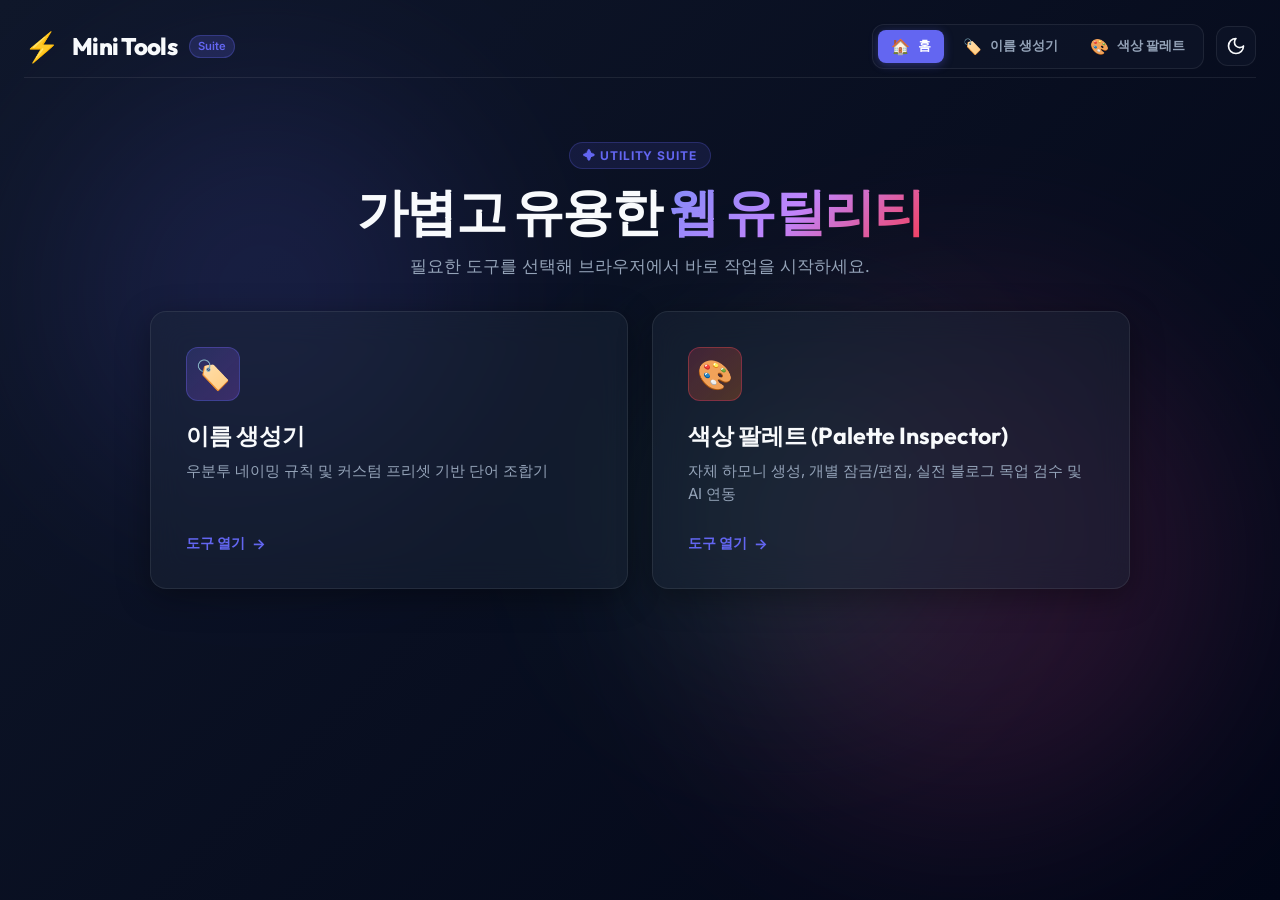
==== commit 63ad7583: "refactor: rename to Palette Inspector Pro and expand module functionality with significant codebase " ====
--- a/index.html
+++ b/index.html
@@ -94,8 +94,8 @@
         <!-- Card 2: Color Palette -->
         <a href="color-palette.html" class="tool-card">
           <div class="tool-card-icon icon-palette">🎨</div>
-          <h3 class="tool-card-title">색상 팔레트</h3>
-          <p class="tool-card-desc">텍스트 기반 색상 추출 및 블로그 컬러 테마 프리뷰</p>
+          <h3 class="tool-card-title">색상 팔레트 (Palette Inspector)</h3>
+          <p class="tool-card-desc">자체 하모니 생성, 개별 잠금/편집, 실전 블로그 목업 검수 및 AI 연동</p>
           <div class="tool-card-action">
             <span>도구 열기</span>
             <span aria-hidden="true">→</span>
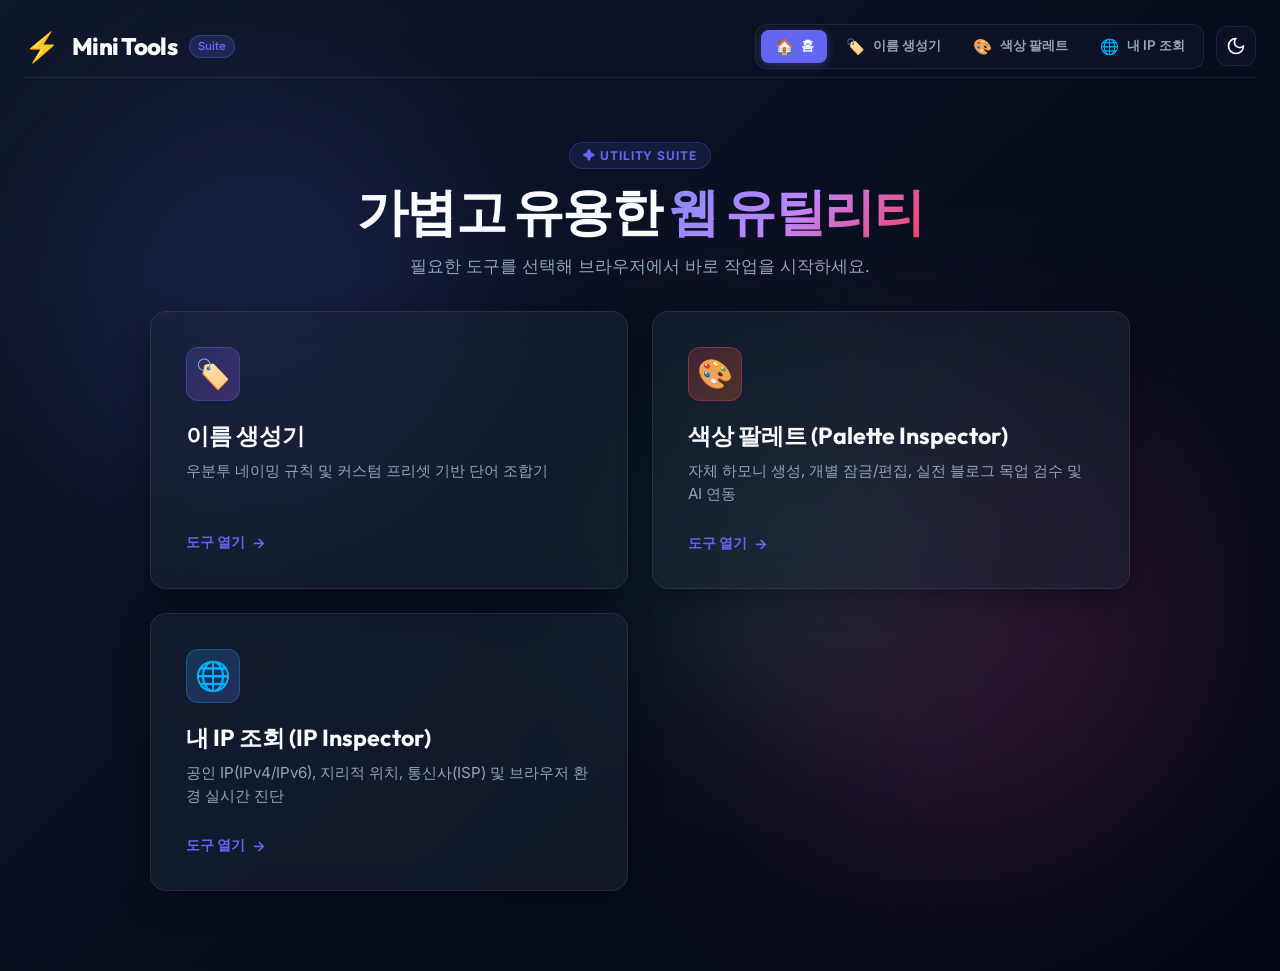
==== commit 07d8e263: "feat: add IP lookup tool and associated styling" ====
--- a/index.html
+++ b/index.html
@@ -44,6 +44,10 @@
           <a href="color-palette.html" class="nav-item" id="nav-color-palette">
             <span class="nav-icon">🎨</span>
             <span class="nav-label">색상 팔레트</span>
+          </a>
+          <a href="ip-lookup.html" class="nav-item" id="nav-ip-lookup">
+            <span class="nav-icon">🌐</span>
+            <span class="nav-label">내 IP 조회</span>
           </a>
         </nav>
         <button id="theme-toggle-btn" class="icon-btn" title="테마 변경 (다크/라이트)" aria-label="테마 변경">
@@ -101,6 +105,17 @@
             <span aria-hidden="true">→</span>
           </div>
         </a>
+
+        <!-- Card 3: IP Lookup -->
+        <a href="ip-lookup.html" class="tool-card">
+          <div class="tool-card-icon icon-ip">🌐</div>
+          <h3 class="tool-card-title">내 IP 조회 (IP Inspector)</h3>
+          <p class="tool-card-desc">공인 IP(IPv4/IPv6), 지리적 위치, 통신사(ISP) 및 브라우저 환경 실시간 진단</p>
+          <div class="tool-card-action">
+            <span>도구 열기</span>
+            <span aria-hidden="true">→</span>
+          </div>
+        </a>
       </section>
     </main>
   </div>
--- a/common.css
+++ b/common.css
@@ -116,15 +116,16 @@
   transition: border-color 0.3s ease, background-color 0.3s ease, box-shadow 0.3s ease;
 }
 
-/* App Layout */
+/* App Layout - Global Unified Container */
 .app-layout {
   display: flex;
   flex-direction: column;
   min-height: 100vh;
-  max-width: 1600px;
+  max-width: 1440px;
   margin: 0 auto;
   padding: 1rem 1.5rem;
   gap: 1.5rem;
+  width: 100%;
 }
 
 /* Header Styles */
--- a/home.css
+++ b/home.css
@@ -111,6 +111,11 @@
   border-color: rgba(244, 63, 94, 0.35);
 }
 
+.tool-card-icon.icon-ip {
+  background: linear-gradient(135deg, rgba(14, 165, 233, 0.2), rgba(99, 102, 241, 0.25));
+  border-color: rgba(14, 165, 233, 0.35);
+}
+
 .tool-card-title {
   font-family: var(--font-title);
   font-size: 1.45rem;
